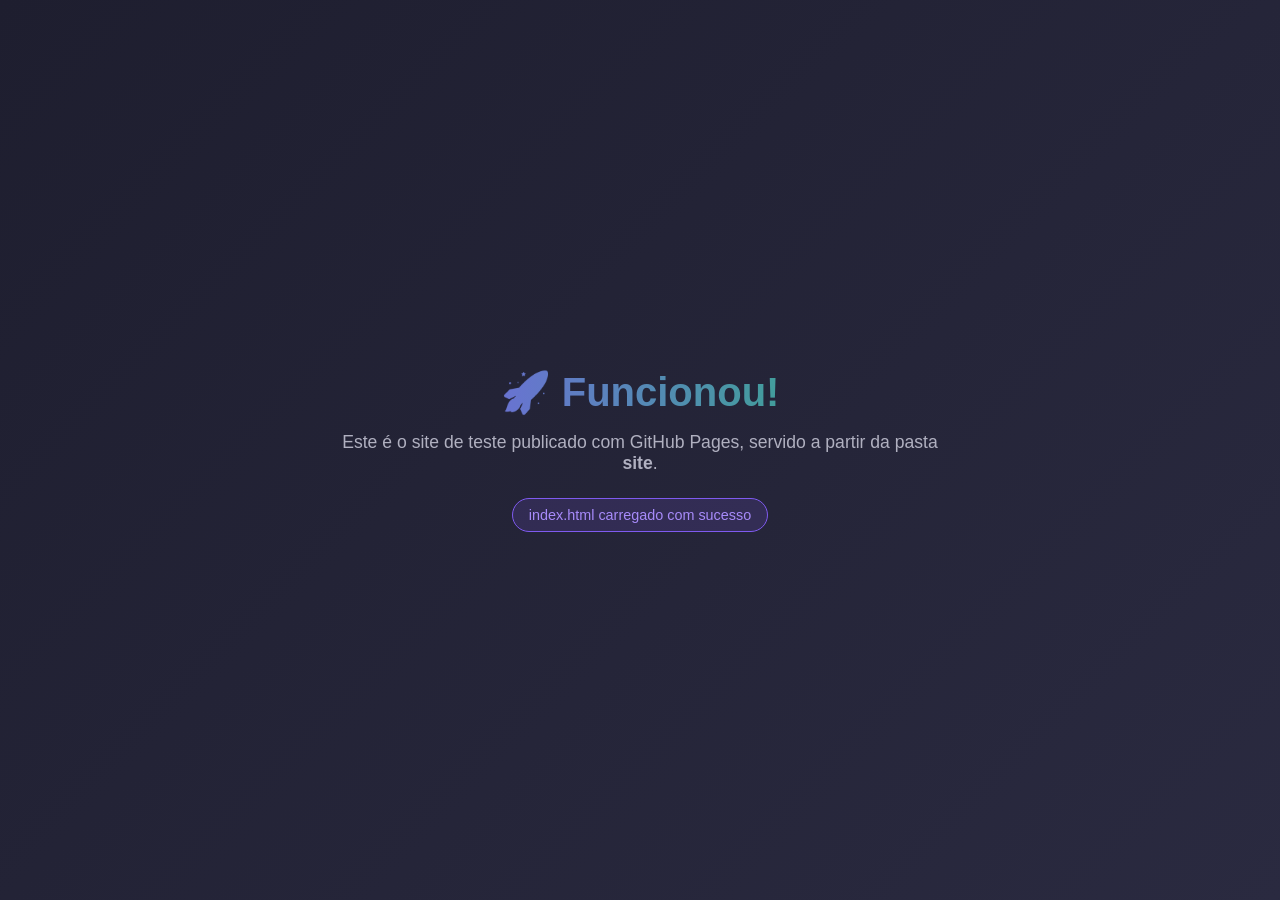
==== docs/index.html @ 3df5c890 "index de teste" ====
<!DOCTYPE html>
<html lang="pt-BR">
<head>
  <meta charset="UTF-8">
  <meta name="viewport" content="width=device-width, initial-scale=1.0">
  <title>Meu Site - Teste</title>
  <style>
    * {
      margin: 0;
      padding: 0;
      box-sizing: border-box;
    }

    body {
      font-family: -apple-system, BlinkMacSystemFont, 'Segoe UI', Roboto, sans-serif;
      background: linear-gradient(135deg, #1e1e2f 0%, #2a2a40 100%);
      color: #f5f5f5;
      min-height: 100vh;
      display: flex;
      align-items: center;
      justify-content: center;
      padding: 20px;
    }

    .container {
      text-align: center;
      max-width: 600px;
    }

    h1 {
      font-size: 2.5rem;
      margin-bottom: 1rem;
      background: linear-gradient(90deg, #7f5af0, #2cb67d);
      -webkit-background-clip: text;
      -webkit-text-fill-color: transparent;
    }

    p {
      font-size: 1.1rem;
      color: #b0b0c0;
      margin-bottom: 1.5rem;
    }

    .badge {
      display: inline-block;
      padding: 8px 16px;
      background: rgba(127, 90, 240, 0.15);
      border: 1px solid #7f5af0;
      border-radius: 20px;
      font-size: 0.9rem;
      color: #a78bfa;
    }
  </style>
</head>
<body>
  <div class="container">
    <h1>🚀 Funcionou!</h1>
    <p>Este é o site de teste publicado com GitHub Pages, servido a partir da pasta <strong>site</strong>.</p>
    <span class="badge">index.html carregado com sucesso</span>
  </div>
</body>
</html>
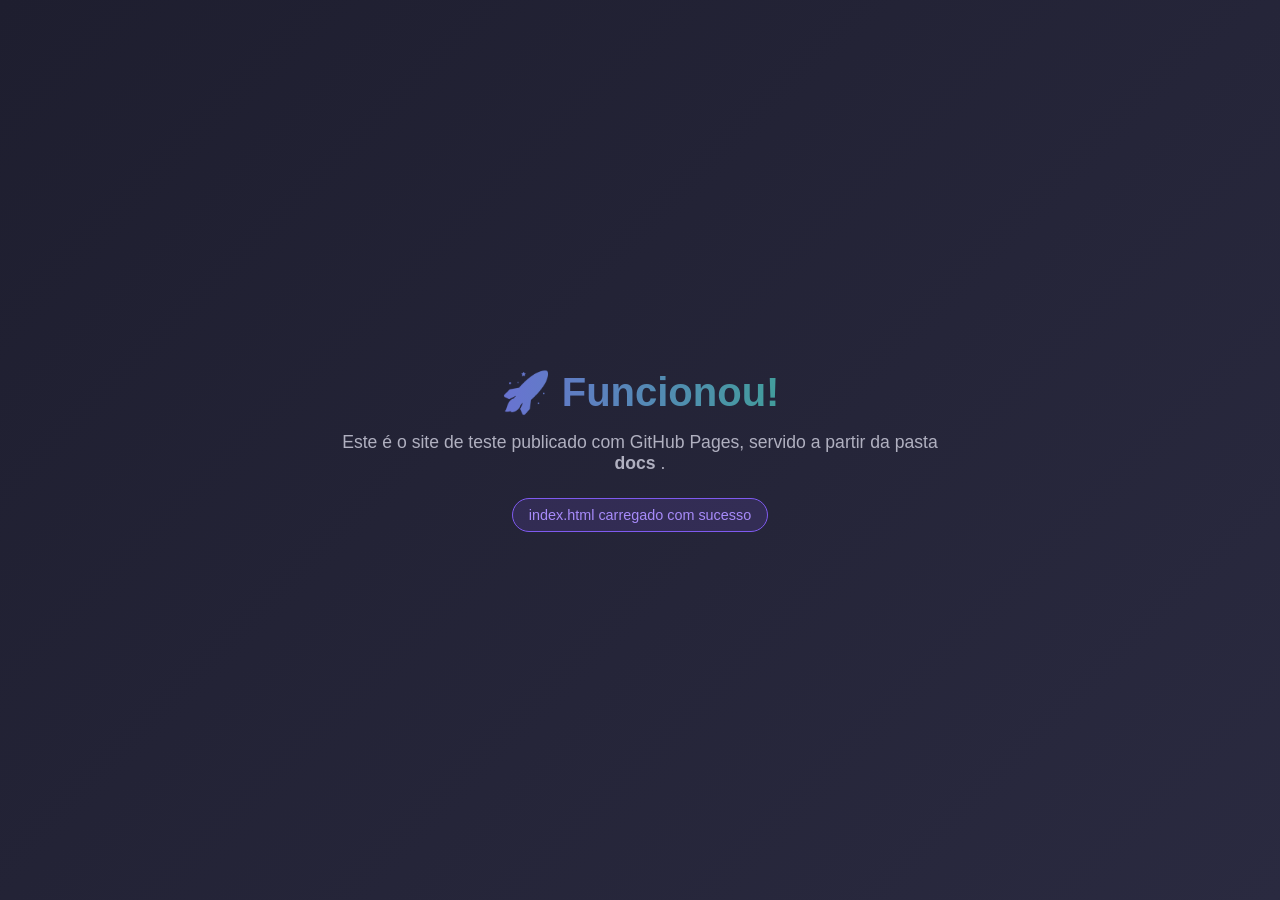
==== commit b558959b: "atualização de pastas" ====
--- a/docs/index.html
+++ b/docs/index.html
@@ -55,7 +55,7 @@
 <body>
   <div class="container">
     <h1>🚀 Funcionou!</h1>
-    <p>Este é o site de teste publicado com GitHub Pages, servido a partir da pasta <strong>site</strong>.</p>
+    <p>Este é o site de teste publicado com GitHub Pages, servido a partir da pasta <strong>docs </strong>.</p>
     <span class="badge">index.html carregado com sucesso</span>
   </div>
 </body>
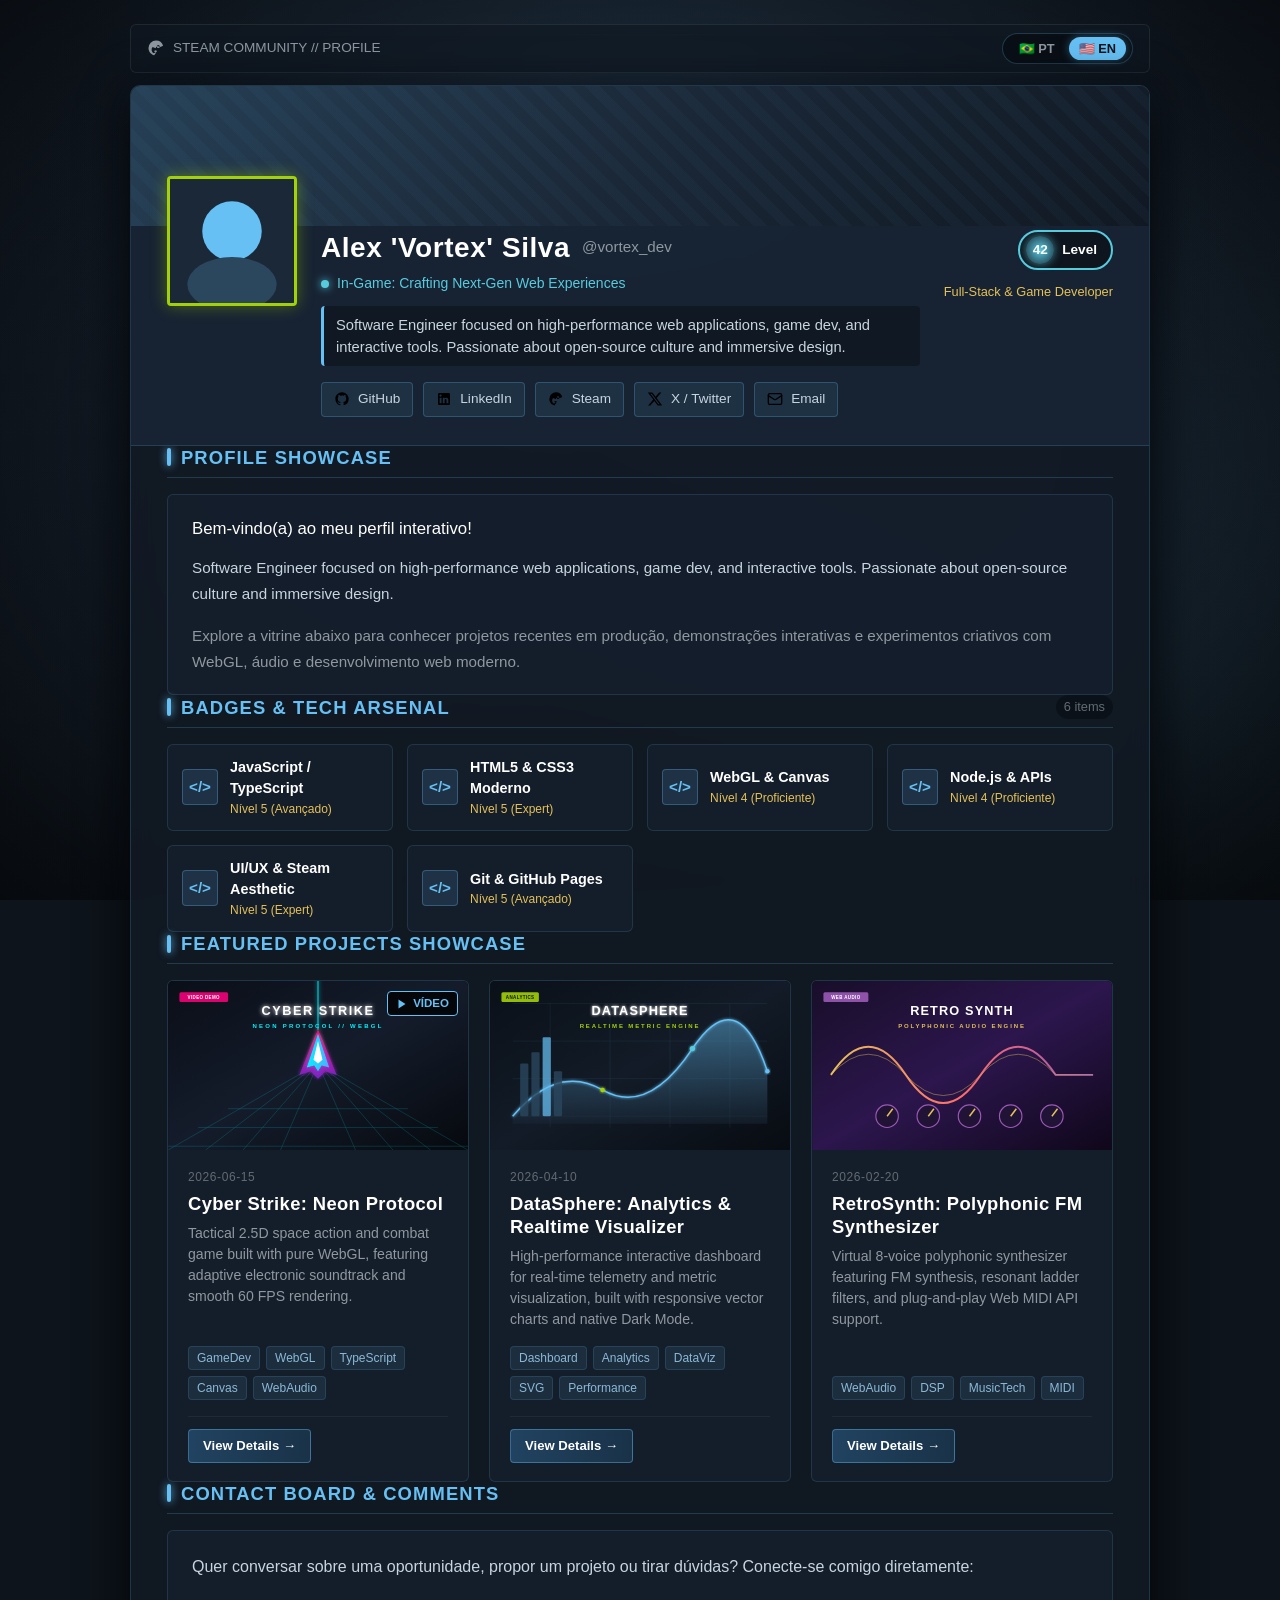
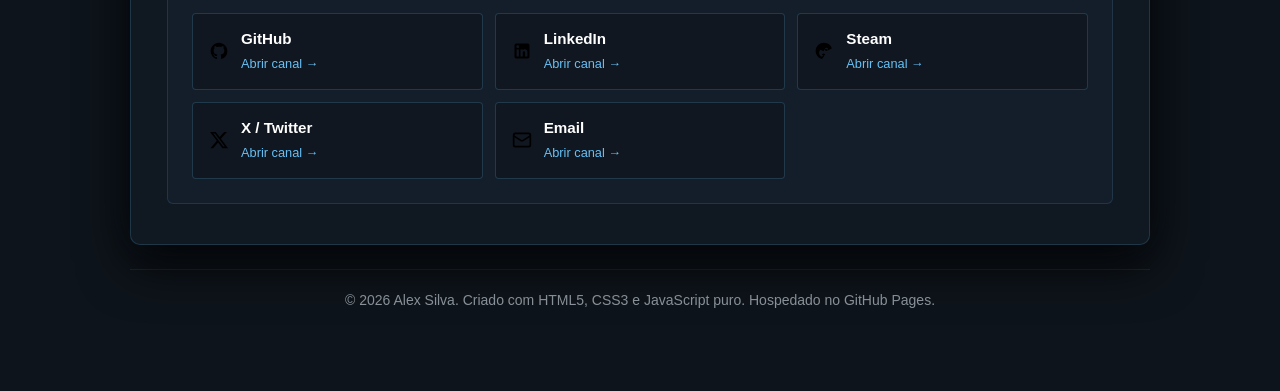
==== commit f1b8c282: "criação do site" ====
--- a/docs/index.html
+++ b/docs/index.html
@@ -1,62 +1,84 @@
 <!DOCTYPE html>
 <html lang="pt-BR">
 <head>
-  <meta charset="UTF-8">
-  <meta name="viewport" content="width=device-width, initial-scale=1.0">
-  <title>Meu Site - Teste</title>
-  <style>
-    * {
-      margin: 0;
-      padding: 0;
-      box-sizing: border-box;
-    }
+  <meta charset="UTF-8" />
+  <meta name="viewport" content="width=device-width, initial-scale=1.0" />
+  <meta http-equiv="X-UA-Compatible" content="IE=edge" />
+  <title>Alex Silva // Steam Profile Portfolio</title>
+  <meta name="description" content="Portfólio interativo pessoal estilo Steam Profile. Desenvolvido em Vanilla HTML5, CSS3 e JavaScript para GitHub Pages." />
+  <meta name="theme-color" content="#101822" />
 
-    body {
-      font-family: -apple-system, BlinkMacSystemFont, 'Segoe UI', Roboto, sans-serif;
-      background: linear-gradient(135deg, #1e1e2f 0%, #2a2a40 100%);
-      color: #f5f5f5;
-      min-height: 100vh;
-      display: flex;
-      align-items: center;
-      justify-content: center;
-      padding: 20px;
-    }
-
-    .container {
-      text-align: center;
-      max-width: 600px;
-    }
-
-    h1 {
-      font-size: 2.5rem;
-      margin-bottom: 1rem;
-      background: linear-gradient(90deg, #7f5af0, #2cb67d);
-      -webkit-background-clip: text;
-      -webkit-text-fill-color: transparent;
-    }
-
-    p {
-      font-size: 1.1rem;
-      color: #b0b0c0;
-      margin-bottom: 1.5rem;
-    }
-
-    .badge {
-      display: inline-block;
-      padding: 8px 16px;
-      background: rgba(127, 90, 240, 0.15);
-      border: 1px solid #7f5af0;
-      border-radius: 20px;
-      font-size: 0.9rem;
-      color: #a78bfa;
-    }
-  </style>
+  <!-- Estilos CSS -->
+  <link rel="stylesheet" href="assets/css/base.css" />
+  <link rel="stylesheet" href="assets/css/themes.css" />
+  <link rel="stylesheet" href="assets/css/layout.css" />
+  <link rel="stylesheet" href="assets/css/components.css" />
 </head>
 <body>
-  <div class="container">
-    <h1>🚀 Funcionou!</h1>
-    <p>Este é o site de teste publicado com GitHub Pages, servido a partir da pasta <strong>docs </strong>.</p>
-    <span class="badge">index.html carregado com sucesso</span>
+
+  <!-- Fundo Atmosférico Steam (Visível nas laterais) -->
+  <div class="steam-backdrop" aria-hidden="true"></div>
+
+  <!-- Estrutura Principal da Página -->
+  <div class="page-wrapper">
+
+    <!-- Barra Utilitária Superior (Seletor de Idioma) -->
+    <header class="steam-top-bar" role="banner">
+      <div style="display: flex; align-items: center; gap: 8px; font-size: 0.85rem; color: var(--color-text-muted);">
+        <svg width="18" height="18" viewBox="0 0 24 24" fill="currentColor"><path d="M12 2a10 10 0 0 0-10 10c0 4.7 3.25 8.64 7.64 9.7l2.84-4.14a2.98 2.98 0 0 1-.48-.06l-3.3 1.37a5.52 5.52 0 0 1-1.2-8.37l4.03 1.68a3 3 0 0 1 5.47-1.18l4.47-1.87A10 10 0 0 0 12 2zm3 6a2 2 0 1 1 0 4 2 2 0 0 1 0-4zm-5.63 7.85l2.42-1a2.98 2.98 0 0 1 1.71 1.7l-2.42 1a2.98 2.98 0 0 1-1.71-1.7z"/></svg>
+        <span>STEAM COMMUNITY // PROFILE</span>
+      </div>
+      <div id="lang-selector-container"></div>
+    </header>
+
+    <!-- Coluna Central com Transparência Configurável -->
+    <main id="steam-profile" class="steam-profile-container" role="main">
+      <div id="steam-profile-modules">
+        <!-- Módulos dinamicamente renderizados a partir do config.js (hero, about, skills, projects, contact) -->
+      </div>
+    </main>
+
+    <!-- Rodapé -->
+    <footer class="steam-footer" role="contentinfo">
+      <p id="footer-copy">&copy; 2026 Alex Silva. Criado com HTML5, CSS3 e JavaScript puro. Hospedado no GitHub Pages.</p>
+    </footer>
+
   </div>
+
+  <!-- Modal de Detalhes do Projeto (Carregamento Sob Demanda de Mídias e Conteúdo) -->
+  <div id="project-modal" class="project-modal-backdrop hidden" role="dialog" aria-modal="true" aria-labelledby="modal-project-title">
+    <div class="project-modal-dialog">
+      <header class="project-modal-header">
+        <h2 id="modal-project-title"></h2>
+        <button id="btn-close-modal" class="btn-modal-close" aria-label="Fechar detalhes do projeto">
+          <svg viewBox="0 0 24 24" fill="none" stroke="currentColor" stroke-width="2" stroke-linecap="round" stroke-linejoin="round">
+            <line x1="18" y1="6" x2="6" y2="18"></line>
+            <line x1="6" y1="6" x2="18" y2="18"></line>
+          </svg>
+        </button>
+      </header>
+      
+      <div class="project-modal-body">
+        <!-- Container de mídia sob demanda: vídeo só é injetado aqui -->
+        <div id="modal-project-media" class="modal-media-container"></div>
+
+        <!-- Tags e Links de Acesso -->
+        <div id="modal-project-tags" class="project-card-tags"></div>
+        <div id="modal-project-links" class="steam-socials-bar"></div>
+
+        <!-- Conteúdo em HTML do projeto no idioma resolvido -->
+        <div id="modal-project-content" class="modal-content-html"></div>
+      </div>
+    </div>
+  </div>
+
+  <!-- Scripts da Aplicação (Sem compilação, sem build step) -->
+  <script src="assets/js/config.js"></script>
+  <script src="assets/js/i18n.js"></script>
+  <script src="assets/js/lazy-media.js"></script>
+  <script src="assets/js/router.js"></script>
+  <script src="assets/js/projects-loader.js"></script>
+  <script src="assets/js/app.js"></script>
+
 </body>
 </html>
--- a/docs/assets/css/base.css
+++ b/docs/assets/css/base.css
@@ -0,0 +1,124 @@
+/* ==========================================================================
+   Base CSS - Reset, Tipografia e Estilos Globais
+   ========================================================================== */
+
+*, *::before, *::after {
+  box-sizing: border-box;
+  margin: 0;
+  padding: 0;
+}
+
+html {
+  font-size: 16px;
+  line-height: 1.5;
+  -webkit-text-size-adjust: 100%;
+  scroll-behavior: smooth;
+  color-scheme: dark;
+}
+
+body {
+  min-height: 100vh;
+  font-family: -apple-system, BlinkMacSystemFont, "Segoe UI", Roboto, Helvetica, Arial, sans-serif;
+  background-color: var(--color-bg-deep, #0b1118);
+  color: var(--color-text-main, #c7d5e0);
+  overflow-x: hidden;
+  position: relative;
+  -webkit-font-smoothing: antialiased;
+  -moz-osx-font-smoothing: grayscale;
+}
+
+/* Tipografia */
+h1, h2, h3, h4, h5, h6 {
+  color: var(--color-text-bright, #ffffff);
+  font-weight: 600;
+  line-height: 1.25;
+  letter-spacing: 0.02em;
+}
+
+p {
+  margin-bottom: 1rem;
+  color: var(--color-text-muted, #8f98a0);
+}
+
+p:last-child {
+  margin-bottom: 0;
+}
+
+a {
+  color: var(--color-accent-blue, #66c0f4);
+  text-decoration: none;
+  transition: color 0.2s ease, text-shadow 0.2s ease;
+}
+
+a:hover, a:focus-visible {
+  color: #ffffff;
+  text-shadow: 0 0 8px rgba(102, 192, 244, 0.6);
+}
+
+img, video, svg {
+  display: block;
+  max-width: 100%;
+  height: auto;
+}
+
+button {
+  font-family: inherit;
+  font-size: inherit;
+  border: none;
+  background: none;
+  cursor: pointer;
+  color: inherit;
+}
+
+ul, ol {
+  list-style: none;
+}
+
+/* Foco acessível */
+:focus-visible {
+  outline: 2px solid var(--color-accent-blue, #66c0f4);
+  outline-offset: 3px;
+}
+
+/* Barra de rolagem estilo Steam */
+::-webkit-scrollbar {
+  width: 10px;
+  height: 10px;
+}
+
+::-webkit-scrollbar-track {
+  background: #0f161f;
+}
+
+::-webkit-scrollbar-thumb {
+  background: #213244;
+  border-radius: 4px;
+  border: 2px solid #0f161f;
+}
+
+::-webkit-scrollbar-thumb:hover {
+  background: #385573;
+}
+
+/* Classes utilitárias */
+.sr-only {
+  position: absolute;
+  width: 1px;
+  height: 1px;
+  padding: 0;
+  margin: -1px;
+  overflow: hidden;
+  clip: rect(0, 0, 0, 0);
+  white-space: nowrap;
+  border: 0;
+}
+
+.hidden {
+  display: none !important;
+}
+
+.text-gradient {
+  background: linear-gradient(90deg, #ffffff 0%, #66c0f4 100%);
+  -webkit-background-clip: text;
+  -webkit-text-fill-color: transparent;
+}
--- a/docs/assets/css/themes.css
+++ b/docs/assets/css/themes.css
@@ -0,0 +1,64 @@
+/* ==========================================================================
+   Themes CSS - Variáveis de Cores, Sombras e Opacidade Configurável
+   ========================================================================== */
+
+:root {
+  /* Controle de opacidade da coluna central (pode ser sobrescrito pelo config.js) */
+  --panel-opacity: 0.88;
+
+  /* Paleta Base - Estilo Steam */
+  --color-bg-deep: #0e141b;
+  --color-bg-ambient-top: #17212e;
+  --color-bg-ambient-bottom: #0b0f14;
+
+  /* Fundo da Coluna Central com Transparência Configurável */
+  --color-panel-base-rgb: 18, 26, 36;
+  --color-panel-bg: rgba(var(--color-panel-base-rgb), var(--panel-opacity, 0.88));
+  --color-panel-header-bg: rgba(26, 38, 54, calc(var(--panel-opacity, 0.88) * 0.95));
+  --color-panel-card-bg: rgba(22, 32, 46, calc(var(--panel-opacity, 0.88) * 0.9));
+  --color-panel-card-hover: rgba(30, 44, 63, calc(var(--panel-opacity, 0.88) * 0.95));
+  --color-panel-inner-box: rgba(14, 20, 29, 0.7);
+
+  /* Acentos Steam */
+  --color-accent-blue: #66c0f4;
+  --color-accent-blue-hover: #80cdff;
+  --color-accent-blue-deep: #1b2838;
+  --color-accent-secondary: #2a475e;
+  
+  /* Status Gamers */
+  --color-status-online: #a4d007;
+  --color-status-ingame: #57cbde;
+  --color-status-offline: #898989;
+  --color-badge-gold: #e5c158;
+  --color-badge-purple: #9b59b6;
+  --color-badge-silver: #a0a7ad;
+
+  /* Tipografia */
+  --color-text-bright: #ffffff;
+  --color-text-main: #c7d5e0;
+  --color-text-muted: #8f98a0;
+  --color-text-dim: #626b73;
+
+  /* Bordas e Divisores */
+  --border-panel: 1px solid rgba(102, 192, 244, 0.18);
+  --border-subtle: 1px solid rgba(255, 255, 255, 0.08);
+  --border-card: 1px solid rgba(42, 71, 94, 0.6);
+  --border-card-hover: 1px solid rgba(102, 192, 244, 0.45);
+  --border-glow: 0 0 12px rgba(102, 192, 244, 0.25);
+
+  /* Sombras e Iluminação */
+  --shadow-profile: 0 20px 50px rgba(0, 0, 0, 0.75), 0 0 40px rgba(14, 20, 29, 0.5);
+  --shadow-card: 0 8px 24px rgba(0, 0, 0, 0.35);
+  --shadow-card-hover: 0 12px 32px rgba(0, 0, 0, 0.5), 0 0 15px rgba(102, 192, 244, 0.2);
+  --shadow-avatar: 0 0 20px rgba(87, 203, 222, 0.4);
+
+  /* Raios e Espaçamentos */
+  --radius-sm: 4px;
+  --radius-md: 6px;
+  --radius-lg: 10px;
+  --radius-pill: 9999px;
+
+  /* Largura Máxima da Coluna Central */
+  --container-max-width: 1020px;
+  --transition-normal: all 0.25s cubic-bezier(0.25, 0.8, 0.25, 1);
+}
--- a/docs/assets/css/layout.css
+++ b/docs/assets/css/layout.css
@@ -0,0 +1,127 @@
+/* ==========================================================================
+   Layout CSS - Fundo Atmosférico e Coluna Central Estilo "Steam Profile"
+   ========================================================================== */
+
+/* Fundo da tela inteira visível nas laterais */
+.steam-backdrop {
+  position: fixed;
+  inset: 0;
+  z-index: -1;
+  background: 
+    radial-gradient(circle at 50% 15%, rgba(42, 71, 94, 0.45) 0%, transparent 60%),
+    radial-gradient(circle at 10% 85%, rgba(27, 40, 56, 0.5) 0%, transparent 50%),
+    radial-gradient(circle at 90% 75%, rgba(102, 192, 244, 0.12) 0%, transparent 45%),
+    linear-gradient(180deg, var(--color-bg-ambient-top) 0%, var(--color-bg-ambient-bottom) 100%);
+  background-attachment: fixed;
+  pointer-events: none;
+}
+
+/* Efeito de granulação/vinheta sutil */
+.steam-backdrop::after {
+  content: "";
+  position: absolute;
+  inset: 0;
+  background: radial-gradient(ellipse at center, transparent 40%, rgba(0, 0, 0, 0.6) 100%);
+}
+
+/* Wrapper externo da página */
+.page-wrapper {
+  position: relative;
+  min-height: 100vh;
+  display: flex;
+  flex-direction: column;
+  padding: 24px 16px 60px 16px;
+}
+
+/* Barra de utilidades do topo (Idioma, status rápido) */
+.steam-top-bar {
+  max-width: var(--container-max-width);
+  width: 100%;
+  margin: 0 auto 12px auto;
+  display: flex;
+  justify-content: space-between;
+  align-items: center;
+  padding: 8px 16px;
+  background: rgba(16, 24, 34, 0.6);
+  border-radius: var(--radius-md);
+  border: var(--border-subtle);
+  backdrop-filter: blur(8px);
+  -webkit-backdrop-filter: blur(8px);
+}
+
+/* Coluna Central Estilo Steam Profile */
+.steam-profile-container {
+  max-width: var(--container-max-width);
+  width: 100%;
+  margin: 0 auto;
+  background-color: var(--color-panel-bg);
+  border: var(--border-panel);
+  border-radius: var(--radius-lg);
+  box-shadow: var(--shadow-profile);
+  backdrop-filter: blur(12px);
+  -webkit-backdrop-filter: blur(12px);
+  position: relative;
+  overflow: hidden;
+  display: flex;
+  flex-direction: column;
+  gap: 32px;
+  padding-bottom: 40px;
+  transition: background-color 0.3s ease;
+}
+
+/* Seções / Módulos empilhados */
+.profile-module {
+  width: 100%;
+  padding: 0 36px;
+}
+
+.profile-module:first-child {
+  padding: 0; /* O header preenche a largura total do topo */
+}
+
+/* Rodapé do perfil */
+.steam-footer {
+  max-width: var(--container-max-width);
+  width: 100%;
+  margin: 24px auto 0 auto;
+  text-align: center;
+  padding: 20px 16px;
+  color: var(--color-text-dim);
+  font-size: 0.875rem;
+  border-top: var(--border-subtle);
+}
+
+/* ==========================================================================
+   Responsividade
+   ========================================================================== */
+@media (max-width: 980px) {
+  .page-wrapper {
+    padding: 12px 8px 40px 8px;
+  }
+
+  .steam-top-bar {
+    margin-bottom: 8px;
+    padding: 6px 12px;
+  }
+
+  .steam-profile-container {
+    max-width: 100%;
+    border-radius: var(--radius-md);
+    gap: 24px;
+    padding-bottom: 28px;
+  }
+
+  .profile-module {
+    padding: 0 18px;
+  }
+}
+
+@media (max-width: 600px) {
+  .page-wrapper {
+    padding: 6px 4px 30px 4px;
+  }
+
+  .profile-module {
+    padding: 0 12px;
+  }
+}
--- a/docs/assets/css/components.css
+++ b/docs/assets/css/components.css
@@ -0,0 +1,714 @@
+/* ==========================================================================
+   Components CSS - Componentes Visuais do Perfil Steam
+   ========================================================================== */
+
+/* ==========================================================================
+   1. Cabeçalho do Perfil (Steam Header)
+   ========================================================================== */
+.steam-header-wrap {
+  position: relative;
+  width: 100%;
+  background: var(--color-panel-header-bg);
+  border-bottom: var(--border-panel);
+}
+
+.steam-header-banner {
+  height: 140px;
+  width: 100%;
+  background: linear-gradient(135deg, rgba(42, 71, 94, 0.8) 0%, rgba(27, 40, 56, 0.95) 50%, rgba(16, 24, 34, 0.95) 100%);
+  position: relative;
+  overflow: hidden;
+}
+
+.steam-header-banner::after {
+  content: "";
+  position: absolute;
+  inset: 0;
+  background: repeating-linear-gradient(
+    45deg,
+    rgba(102, 192, 244, 0.03) 0,
+    rgba(102, 192, 244, 0.03) 10px,
+    transparent 10px,
+    transparent 20px
+  );
+}
+
+.steam-header-content {
+  display: flex;
+  flex-wrap: wrap;
+  align-items: flex-start;
+  gap: 24px;
+  padding: 0 36px 28px 36px;
+  margin-top: -50px;
+  position: relative;
+  z-index: 2;
+}
+
+/* Avatar com Moldura Steam */
+.steam-avatar-box {
+  position: relative;
+  flex-shrink: 0;
+}
+
+.steam-avatar-img {
+  width: 130px;
+  height: 130px;
+  border-radius: var(--radius-sm);
+  border: 3px solid var(--color-status-ingame);
+  box-shadow: var(--shadow-avatar);
+  object-fit: cover;
+  background-color: #101822;
+}
+
+.steam-avatar-box.is-online .steam-avatar-img {
+  border-color: var(--color-status-online);
+  box-shadow: 0 0 16px rgba(164, 208, 7, 0.4);
+}
+
+/* Informações do Usuário */
+.steam-user-meta {
+  flex: 1 1 300px;
+  display: flex;
+  flex-direction: column;
+  gap: 8px;
+  padding-top: 54px;
+}
+
+.steam-user-title-row {
+  display: flex;
+  align-items: center;
+  gap: 12px;
+  flex-wrap: wrap;
+}
+
+.steam-username {
+  font-size: 1.75rem;
+  font-weight: 700;
+  color: var(--color-text-bright);
+}
+
+.steam-user-handle {
+  font-size: 0.95rem;
+  color: var(--color-text-muted);
+}
+
+.steam-status-row {
+  display: flex;
+  align-items: center;
+  gap: 8px;
+  font-size: 0.875rem;
+  font-weight: 500;
+  color: var(--color-status-ingame);
+}
+
+.steam-status-dot {
+  width: 8px;
+  height: 8px;
+  border-radius: 50%;
+  background-color: currentColor;
+  box-shadow: 0 0 8px currentColor;
+  display: inline-block;
+  animation: pulse-dot 2.5s infinite;
+}
+
+@keyframes pulse-dot {
+  0%, 100% { opacity: 1; transform: scale(1); }
+  50% { opacity: 0.6; transform: scale(0.85); }
+}
+
+.steam-user-quote {
+  font-size: 0.92rem;
+  color: var(--color-text-main);
+  background: var(--color-panel-inner-box);
+  padding: 8px 12px;
+  border-radius: var(--radius-sm);
+  border-left: 3px solid var(--color-accent-blue);
+  margin-top: 4px;
+}
+
+/* Nível e Badges da Direita */
+.steam-user-level-col {
+  flex: 0 0 auto;
+  display: flex;
+  flex-direction: column;
+  align-items: flex-end;
+  gap: 12px;
+  padding-top: 54px;
+}
+
+.steam-level-badge {
+  display: inline-flex;
+  align-items: center;
+  gap: 8px;
+  background: rgba(0, 0, 0, 0.4);
+  border: 2px solid var(--color-status-ingame);
+  border-radius: var(--radius-pill);
+  padding: 4px 14px 4px 6px;
+  color: var(--color-text-bright);
+  font-size: 0.85rem;
+  font-weight: 600;
+}
+
+.steam-level-circle {
+  width: 28px;
+  height: 28px;
+  border-radius: 50%;
+  background: radial-gradient(circle, #57cbde 0%, #1b2838 100%);
+  display: flex;
+  align-items: center;
+  justify-content: center;
+  font-weight: 700;
+  color: #ffffff;
+  font-size: 0.85rem;
+  box-shadow: 0 0 8px rgba(87, 203, 222, 0.6);
+}
+
+/* Barra de Redes Sociais */
+.steam-socials-bar {
+  display: flex;
+  flex-wrap: wrap;
+  align-items: center;
+  gap: 10px;
+  margin-top: 8px;
+}
+
+.social-btn {
+  display: inline-flex;
+  align-items: center;
+  gap: 8px;
+  padding: 6px 12px;
+  background: rgba(42, 71, 94, 0.4);
+  border: 1px solid rgba(102, 192, 244, 0.25);
+  border-radius: var(--radius-sm);
+  color: var(--color-text-main);
+  font-size: 0.85rem;
+  font-weight: 500;
+  transition: var(--transition-normal);
+}
+
+.social-btn svg {
+  width: 16px;
+  height: 16px;
+  fill: currentColor;
+}
+
+.social-btn:hover {
+  background: rgba(102, 192, 244, 0.25);
+  border-color: var(--color-accent-blue);
+  color: #ffffff;
+  transform: translateY(-1px);
+  box-shadow: 0 4px 12px rgba(0, 0, 0, 0.3);
+}
+
+/* ==========================================================================
+   2. Título de Seções / Módulos
+   ========================================================================== */
+.module-header {
+  display: flex;
+  align-items: center;
+  justify-content: space-between;
+  margin-bottom: 16px;
+  padding-bottom: 8px;
+  border-bottom: 1px solid rgba(102, 192, 244, 0.2);
+}
+
+.module-title {
+  display: flex;
+  align-items: center;
+  gap: 10px;
+  font-size: 1.15rem;
+  text-transform: uppercase;
+  letter-spacing: 0.06em;
+  color: var(--color-accent-blue);
+}
+
+.module-title::before {
+  content: "";
+  display: inline-block;
+  width: 4px;
+  height: 18px;
+  background-color: var(--color-accent-blue);
+  border-radius: 2px;
+  box-shadow: 0 0 8px var(--color-accent-blue);
+}
+
+.module-badge-counter {
+  font-size: 0.8rem;
+  color: var(--color-text-dim);
+  background: rgba(0, 0, 0, 0.3);
+  padding: 2px 8px;
+  border-radius: var(--radius-pill);
+}
+
+/* Caixa "Showcase" / Info Box */
+.steam-showcase-box {
+  background: var(--color-panel-card-bg);
+  border: var(--border-card);
+  border-radius: var(--radius-md);
+  padding: 20px 24px;
+  line-height: 1.7;
+}
+
+.steam-showcase-box p {
+  color: var(--color-text-main);
+  font-size: 0.95rem;
+}
+
+/* ==========================================================================
+   3. Vitrine de Projetos (Feed)
+   ========================================================================== */
+.projects-feed {
+  display: grid;
+  grid-template-columns: repeat(auto-fill, minmax(290px, 1fr));
+  gap: 20px;
+}
+
+.project-card {
+  background: var(--color-panel-card-bg);
+  border: var(--border-card);
+  border-radius: var(--radius-md);
+  overflow: hidden;
+  display: flex;
+  flex-direction: column;
+  transition: var(--transition-normal);
+  cursor: pointer;
+  position: relative;
+}
+
+.project-card:hover {
+  background: var(--color-panel-card-hover);
+  border-color: var(--color-accent-blue);
+  box-shadow: var(--shadow-card-hover);
+  transform: translateY(-3px);
+}
+
+.project-card-media {
+  width: 100%;
+  aspect-ratio: 16 / 9;
+  background-color: #0b1118;
+  position: relative;
+  overflow: hidden;
+}
+
+.project-card-cover {
+  width: 100%;
+  height: 100%;
+  object-fit: cover;
+  transition: transform 0.4s ease;
+}
+
+.project-card:hover .project-card-cover {
+  transform: scale(1.04);
+}
+
+.project-card-badge {
+  position: absolute;
+  top: 10px;
+  right: 10px;
+  background: rgba(0, 0, 0, 0.75);
+  backdrop-filter: blur(4px);
+  border: 1px solid var(--color-accent-blue);
+  color: var(--color-accent-blue);
+  font-size: 0.72rem;
+  font-weight: 600;
+  text-transform: uppercase;
+  padding: 3px 8px;
+  border-radius: var(--radius-sm);
+  display: flex;
+  align-items: center;
+  gap: 5px;
+}
+
+.project-card-badge svg {
+  width: 12px;
+  height: 12px;
+}
+
+.project-card-body {
+  padding: 18px 20px;
+  display: flex;
+  flex-direction: column;
+  flex: 1;
+}
+
+.project-card-date {
+  font-size: 0.75rem;
+  color: var(--color-text-dim);
+  text-transform: uppercase;
+  letter-spacing: 0.05em;
+  margin-bottom: 6px;
+}
+
+.project-card-title {
+  font-size: 1.15rem;
+  font-weight: 600;
+  color: var(--color-text-bright);
+  margin-bottom: 8px;
+  transition: color 0.2s ease;
+}
+
+.project-card:hover .project-card-title {
+  color: var(--color-accent-blue);
+}
+
+.project-card-summary {
+  font-size: 0.88rem;
+  color: var(--color-text-muted);
+  line-height: 1.5;
+  margin-bottom: 16px;
+  flex: 1;
+}
+
+.project-card-tags {
+  display: flex;
+  flex-wrap: wrap;
+  gap: 6px;
+  margin-bottom: 16px;
+}
+
+.project-tag {
+  font-size: 0.75rem;
+  padding: 2px 8px;
+  border-radius: var(--radius-sm);
+  background: rgba(42, 71, 94, 0.4);
+  color: #8bb9d6;
+  border: 1px solid rgba(102, 192, 244, 0.15);
+}
+
+.project-card-footer {
+  display: flex;
+  align-items: center;
+  justify-content: space-between;
+  padding-top: 12px;
+  border-top: 1px solid rgba(255, 255, 255, 0.05);
+}
+
+.btn-steam-view {
+  display: inline-flex;
+  align-items: center;
+  gap: 6px;
+  font-size: 0.82rem;
+  font-weight: 600;
+  color: #ffffff;
+  background: linear-gradient(90deg, #214361 0%, #193248 100%);
+  border: 1px solid rgba(102, 192, 244, 0.4);
+  border-radius: var(--radius-sm);
+  padding: 6px 14px;
+  transition: var(--transition-normal);
+}
+
+.project-card:hover .btn-steam-view {
+  background: linear-gradient(90deg, #2d5a83 0%, #20415d 100%);
+  border-color: var(--color-accent-blue);
+  box-shadow: 0 0 10px rgba(102, 192, 244, 0.3);
+}
+
+/* ==========================================================================
+   4. Habilidades / Badges (Steam Inventory / Badges Style)
+   ========================================================================== */
+.skills-grid {
+  display: grid;
+  grid-template-columns: repeat(auto-fill, minmax(200px, 1fr));
+  gap: 14px;
+}
+
+.skill-badge-item {
+  background: var(--color-panel-card-bg);
+  border: var(--border-card);
+  border-radius: var(--radius-md);
+  padding: 12px 14px;
+  display: flex;
+  align-items: center;
+  gap: 12px;
+  transition: var(--transition-normal);
+}
+
+.skill-badge-item:hover {
+  background: var(--color-panel-card-hover);
+  border-color: var(--color-accent-blue);
+  transform: translateY(-2px);
+}
+
+.skill-badge-icon {
+  width: 36px;
+  height: 36px;
+  border-radius: var(--radius-sm);
+  background: rgba(42, 71, 94, 0.5);
+  border: 1px solid rgba(102, 192, 244, 0.3);
+  display: flex;
+  align-items: center;
+  justify-content: center;
+  color: var(--color-accent-blue);
+  font-weight: 700;
+  font-size: 0.95rem;
+  flex-shrink: 0;
+}
+
+.skill-badge-info {
+  display: flex;
+  flex-direction: column;
+}
+
+.skill-badge-name {
+  font-size: 0.9rem;
+  font-weight: 600;
+  color: var(--color-text-bright);
+}
+
+.skill-badge-level {
+  font-size: 0.75rem;
+  color: var(--color-badge-gold);
+}
+
+/* ==========================================================================
+   5. Contato / Comentários (Steam Guestbook Style)
+   ========================================================================== */
+.contact-comment-box {
+  background: var(--color-panel-card-bg);
+  border: var(--border-card);
+  border-radius: var(--radius-md);
+  padding: 24px;
+  display: flex;
+  flex-direction: column;
+  gap: 18px;
+}
+
+.contact-direct-grid {
+  display: grid;
+  grid-template-columns: repeat(auto-fit, minmax(220px, 1fr));
+  gap: 12px;
+}
+
+.contact-card-link {
+  display: flex;
+  align-items: center;
+  gap: 12px;
+  padding: 14px 16px;
+  background: rgba(14, 20, 29, 0.6);
+  border: 1px solid rgba(102, 192, 244, 0.2);
+  border-radius: var(--radius-sm);
+  color: var(--color-text-bright);
+  transition: var(--transition-normal);
+}
+
+.contact-card-link:hover {
+  background: rgba(42, 71, 94, 0.4);
+  border-color: var(--color-accent-blue);
+  transform: translateY(-2px);
+}
+
+.contact-card-link svg {
+  width: 20px;
+  height: 20px;
+  color: var(--color-accent-blue);
+}
+
+/* ==========================================================================
+   6. Seletor de Idioma (i18n Switcher)
+   ========================================================================== */
+.lang-selector {
+  display: inline-flex;
+  align-items: center;
+  gap: 4px;
+  background: rgba(0, 0, 0, 0.35);
+  border: 1px solid rgba(102, 192, 244, 0.25);
+  border-radius: var(--radius-pill);
+  padding: 3px 6px;
+}
+
+.lang-btn {
+  padding: 4px 10px;
+  font-size: 0.8rem;
+  font-weight: 600;
+  border-radius: var(--radius-pill);
+  color: var(--color-text-muted);
+  transition: var(--transition-normal);
+}
+
+.lang-btn:hover {
+  color: #ffffff;
+}
+
+.lang-btn.active {
+  background: var(--color-accent-blue);
+  color: #0b1118;
+  font-weight: 700;
+  box-shadow: 0 0 10px rgba(102, 192, 244, 0.4);
+}
+
+/* ==========================================================================
+   7. Modal / Página Detalhe do Projeto (Carregamento Sob Demanda)
+   ========================================================================== */
+.project-modal-backdrop {
+  position: fixed;
+  inset: 0;
+  background-color: rgba(6, 10, 15, 0.88);
+  backdrop-filter: blur(10px);
+  -webkit-backdrop-filter: blur(10px);
+  z-index: 999;
+  display: flex;
+  align-items: center;
+  justify-content: center;
+  padding: 24px 16px;
+  overflow-y: auto;
+  opacity: 0;
+  pointer-events: none;
+  transition: opacity 0.25s ease;
+}
+
+.project-modal-backdrop.is-open {
+  opacity: 1;
+  pointer-events: auto;
+}
+
+.project-modal-dialog {
+  width: 100%;
+  max-width: 900px;
+  max-height: 90vh;
+  background-color: var(--color-panel-header-bg);
+  border: 1px solid var(--color-accent-blue);
+  box-shadow: 0 24px 60px rgba(0, 0, 0, 0.9), 0 0 30px rgba(102, 192, 244, 0.2);
+  border-radius: var(--radius-lg);
+  overflow-y: auto;
+  display: flex;
+  flex-direction: column;
+  position: relative;
+  transform: translateY(20px);
+  transition: transform 0.25s ease;
+}
+
+.project-modal-backdrop.is-open .project-modal-dialog {
+  transform: translateY(0);
+}
+
+.project-modal-header {
+  display: flex;
+  align-items: center;
+  justify-content: space-between;
+  padding: 16px 24px;
+  background: rgba(14, 20, 29, 0.85);
+  border-bottom: 1px solid rgba(102, 192, 244, 0.2);
+  position: sticky;
+  top: 0;
+  z-index: 10;
+}
+
+.btn-modal-close {
+  display: inline-flex;
+  align-items: center;
+  justify-content: center;
+  width: 34px;
+  height: 34px;
+  border-radius: var(--radius-sm);
+  background: rgba(42, 71, 94, 0.4);
+  color: var(--color-text-main);
+  border: 1px solid rgba(102, 192, 244, 0.2);
+  transition: var(--transition-normal);
+}
+
+.btn-modal-close:hover {
+  background: rgba(220, 53, 69, 0.8);
+  border-color: #ff6b6b;
+  color: #ffffff;
+}
+
+.btn-modal-close svg {
+  width: 18px;
+  height: 18px;
+}
+
+.project-modal-body {
+  padding: 24px;
+  display: flex;
+  flex-direction: column;
+  gap: 24px;
+}
+
+/* Área de Mídia Dinâmica (Vídeo injetado apenas aqui!) */
+.modal-media-container {
+  width: 100%;
+  border-radius: var(--radius-md);
+  overflow: hidden;
+  background: #000000;
+  border: var(--border-card);
+  box-shadow: 0 10px 30px rgba(0, 0, 0, 0.6);
+  min-height: 240px;
+  display: flex;
+  align-items: center;
+  justify-content: center;
+}
+
+.modal-media-container video {
+  width: 100%;
+  max-height: 480px;
+  background: #000000;
+}
+
+.modal-media-container img {
+  width: 100%;
+  max-height: 480px;
+  object-fit: contain;
+  background: #000000;
+}
+
+.modal-content-html {
+  font-size: 0.98rem;
+  line-height: 1.7;
+  color: var(--color-text-main);
+}
+
+.modal-content-html h2, .modal-content-html h3 {
+  color: var(--color-accent-blue);
+  margin-top: 20px;
+  margin-bottom: 10px;
+}
+
+.modal-content-html ul {
+  list-style: disc;
+  margin-left: 24px;
+  margin-bottom: 16px;
+}
+
+.modal-content-html li {
+  margin-bottom: 6px;
+}
+
+.modal-content-html code {
+  background: rgba(0, 0, 0, 0.4);
+  padding: 2px 6px;
+  border-radius: 4px;
+  color: #e5c158;
+  font-family: monospace;
+}
+
+/* Responsividade de Componentes */
+@media (max-width: 768px) {
+  .steam-header-content {
+    flex-direction: column;
+    align-items: center;
+    text-align: center;
+    padding: 0 16px 20px 16px;
+  }
+
+  .steam-user-meta {
+    padding-top: 10px;
+    align-items: center;
+  }
+
+  .steam-user-title-row {
+    justify-content: center;
+  }
+
+  .steam-user-level-col {
+    padding-top: 0;
+    align-items: center;
+  }
+
+  .steam-socials-bar {
+    justify-content: center;
+  }
+
+  .project-modal-body {
+    padding: 16px;
+  }
+}
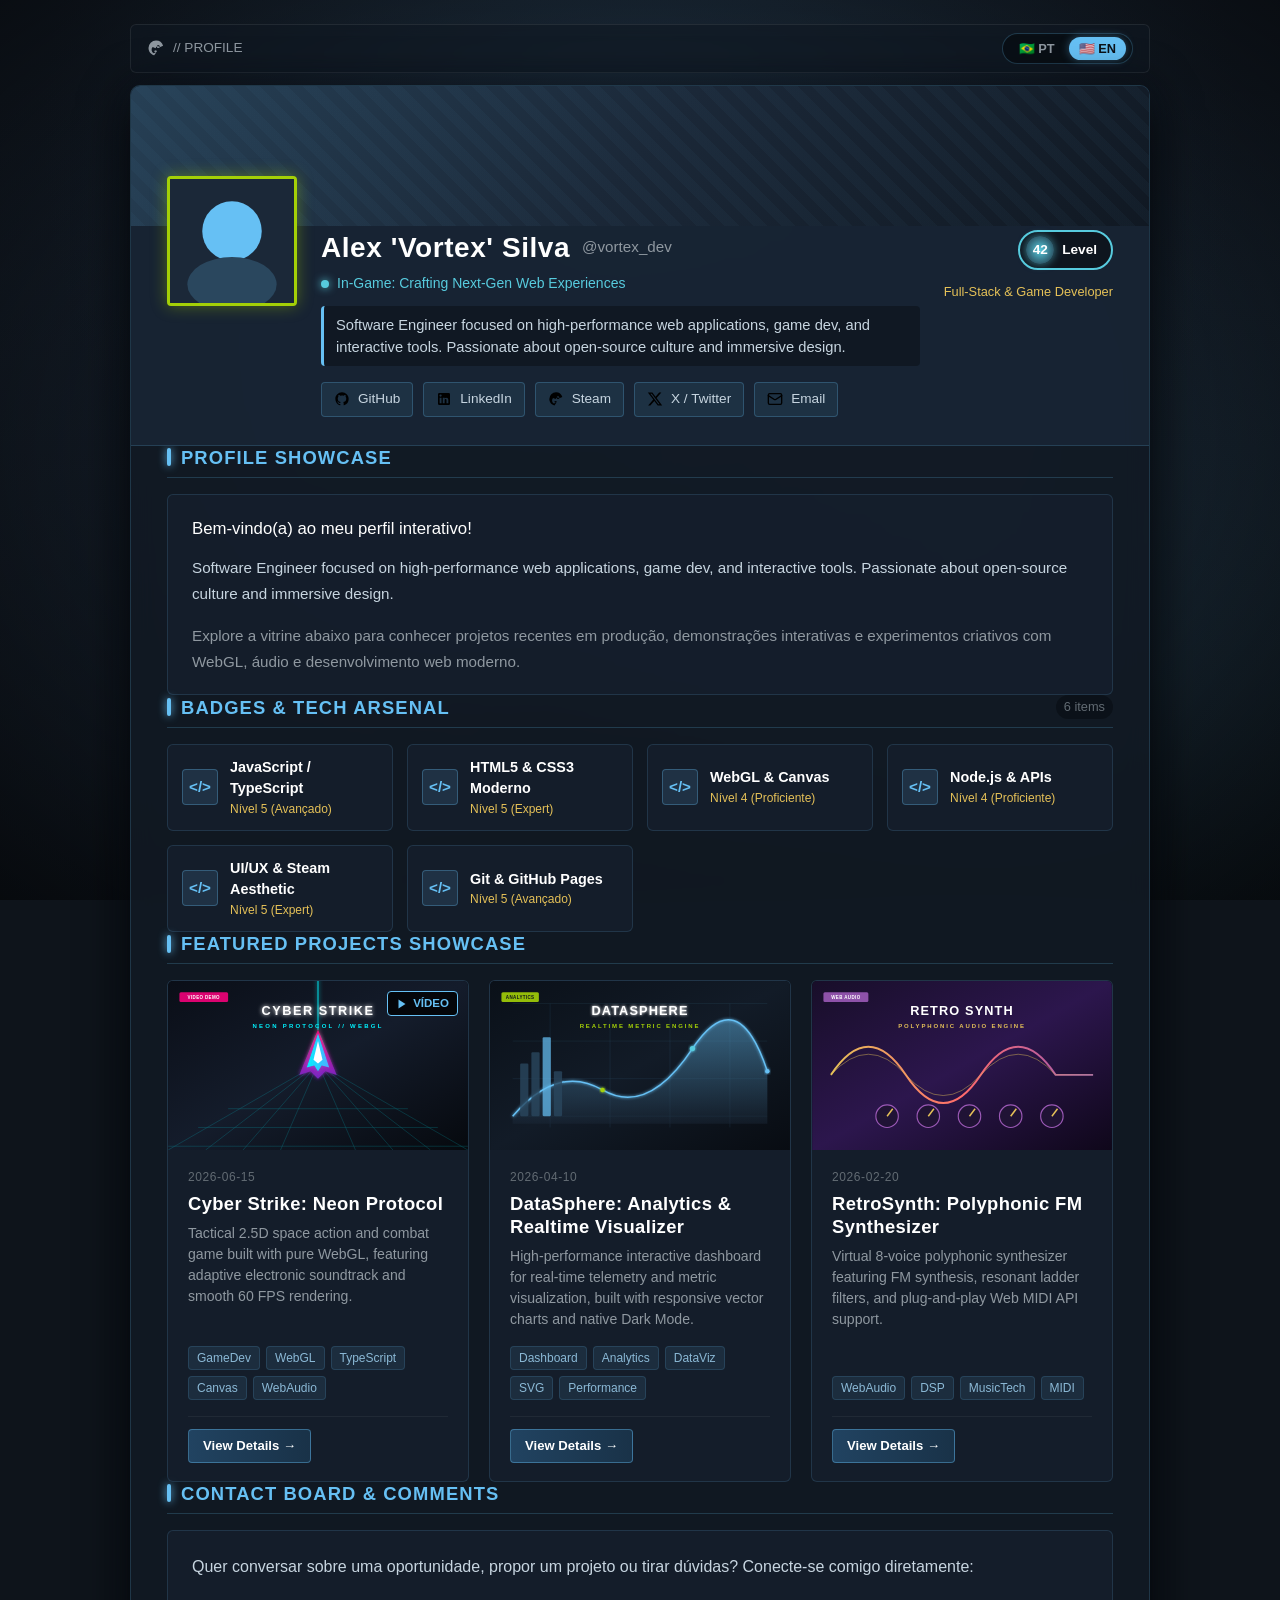
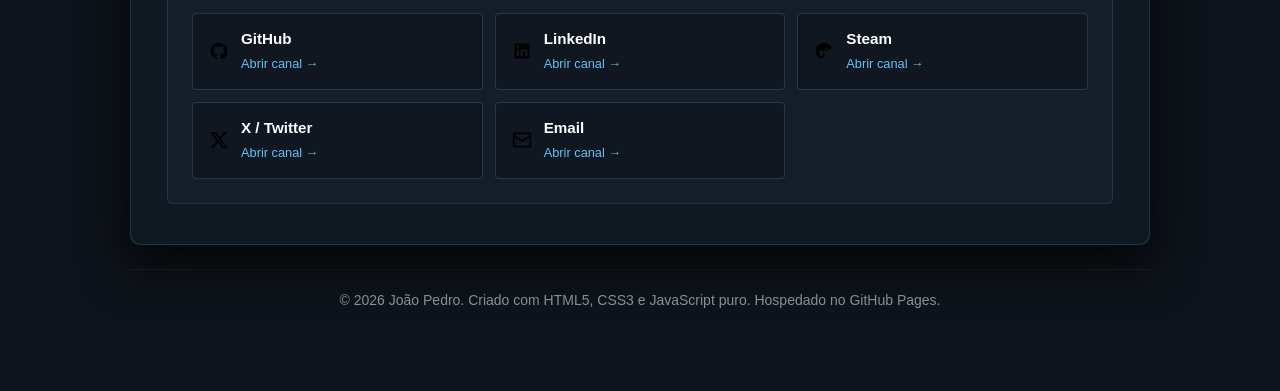
==== commit 393a9c64: "index updt" ====
--- a/docs/index.html
+++ b/docs/index.html
@@ -4,8 +4,8 @@
   <meta charset="UTF-8" />
   <meta name="viewport" content="width=device-width, initial-scale=1.0" />
   <meta http-equiv="X-UA-Compatible" content="IE=edge" />
-  <title>Alex Silva // Steam Profile Portfolio</title>
-  <meta name="description" content="Portfólio interativo pessoal estilo Steam Profile. Desenvolvido em Vanilla HTML5, CSS3 e JavaScript para GitHub Pages." />
+  <title>João O Mago O Mago</title>
+  <meta name="description" content="Portfólio interativo pessoal. Desenvolvido em Vanilla HTML5, CSS3 e JavaScript para GitHub Pages." />
   <meta name="theme-color" content="#101822" />
 
   <!-- Estilos CSS -->
@@ -26,7 +26,7 @@
     <header class="steam-top-bar" role="banner">
       <div style="display: flex; align-items: center; gap: 8px; font-size: 0.85rem; color: var(--color-text-muted);">
         <svg width="18" height="18" viewBox="0 0 24 24" fill="currentColor"><path d="M12 2a10 10 0 0 0-10 10c0 4.7 3.25 8.64 7.64 9.7l2.84-4.14a2.98 2.98 0 0 1-.48-.06l-3.3 1.37a5.52 5.52 0 0 1-1.2-8.37l4.03 1.68a3 3 0 0 1 5.47-1.18l4.47-1.87A10 10 0 0 0 12 2zm3 6a2 2 0 1 1 0 4 2 2 0 0 1 0-4zm-5.63 7.85l2.42-1a2.98 2.98 0 0 1 1.71 1.7l-2.42 1a2.98 2.98 0 0 1-1.71-1.7z"/></svg>
-        <span>STEAM COMMUNITY // PROFILE</span>
+        <span> // PROFILE</span>
       </div>
       <div id="lang-selector-container"></div>
     </header>
@@ -40,7 +40,7 @@
 
     <!-- Rodapé -->
     <footer class="steam-footer" role="contentinfo">
-      <p id="footer-copy">&copy; 2026 Alex Silva. Criado com HTML5, CSS3 e JavaScript puro. Hospedado no GitHub Pages.</p>
+      <p id="footer-copy">&copy; 2026 João Pedro. Criado com HTML5, CSS3 e JavaScript puro. Hospedado no GitHub Pages.</p>
     </footer>
 
   </div>
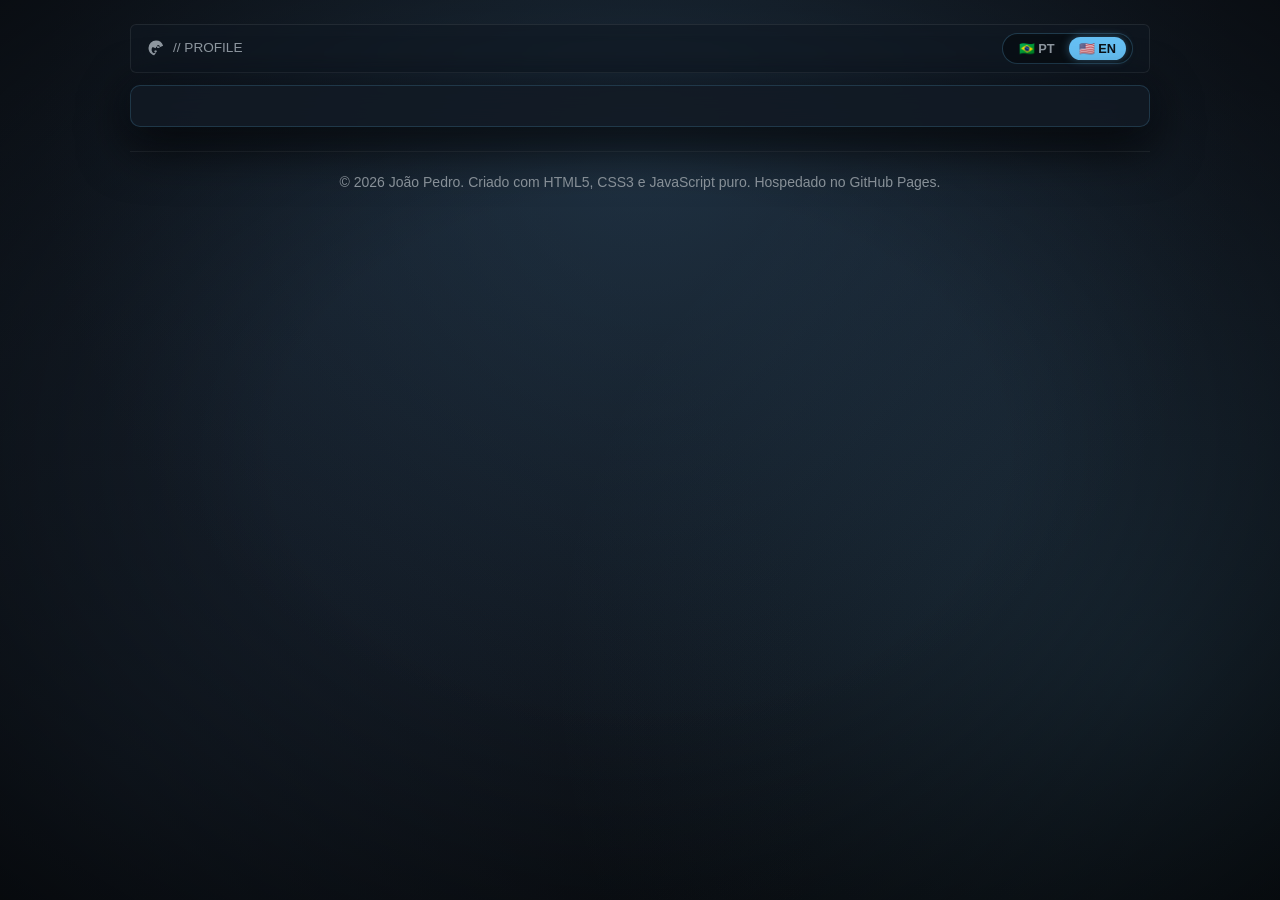
==== commit 606372fd: "adição do icone" ====
--- a/docs/index.html
+++ b/docs/index.html
@@ -7,6 +7,7 @@
   <title>João O Mago O Mago</title>
   <meta name="description" content="Portfólio interativo pessoal. Desenvolvido em Vanilla HTML5, CSS3 e JavaScript para GitHub Pages." />
   <meta name="theme-color" content="#101822" />
+  <link rel="icon" type="image/x-icon" href="assets/icons/favicon.ico">
 
   <!-- Estilos CSS -->
   <link rel="stylesheet" href="assets/css/base.css" />
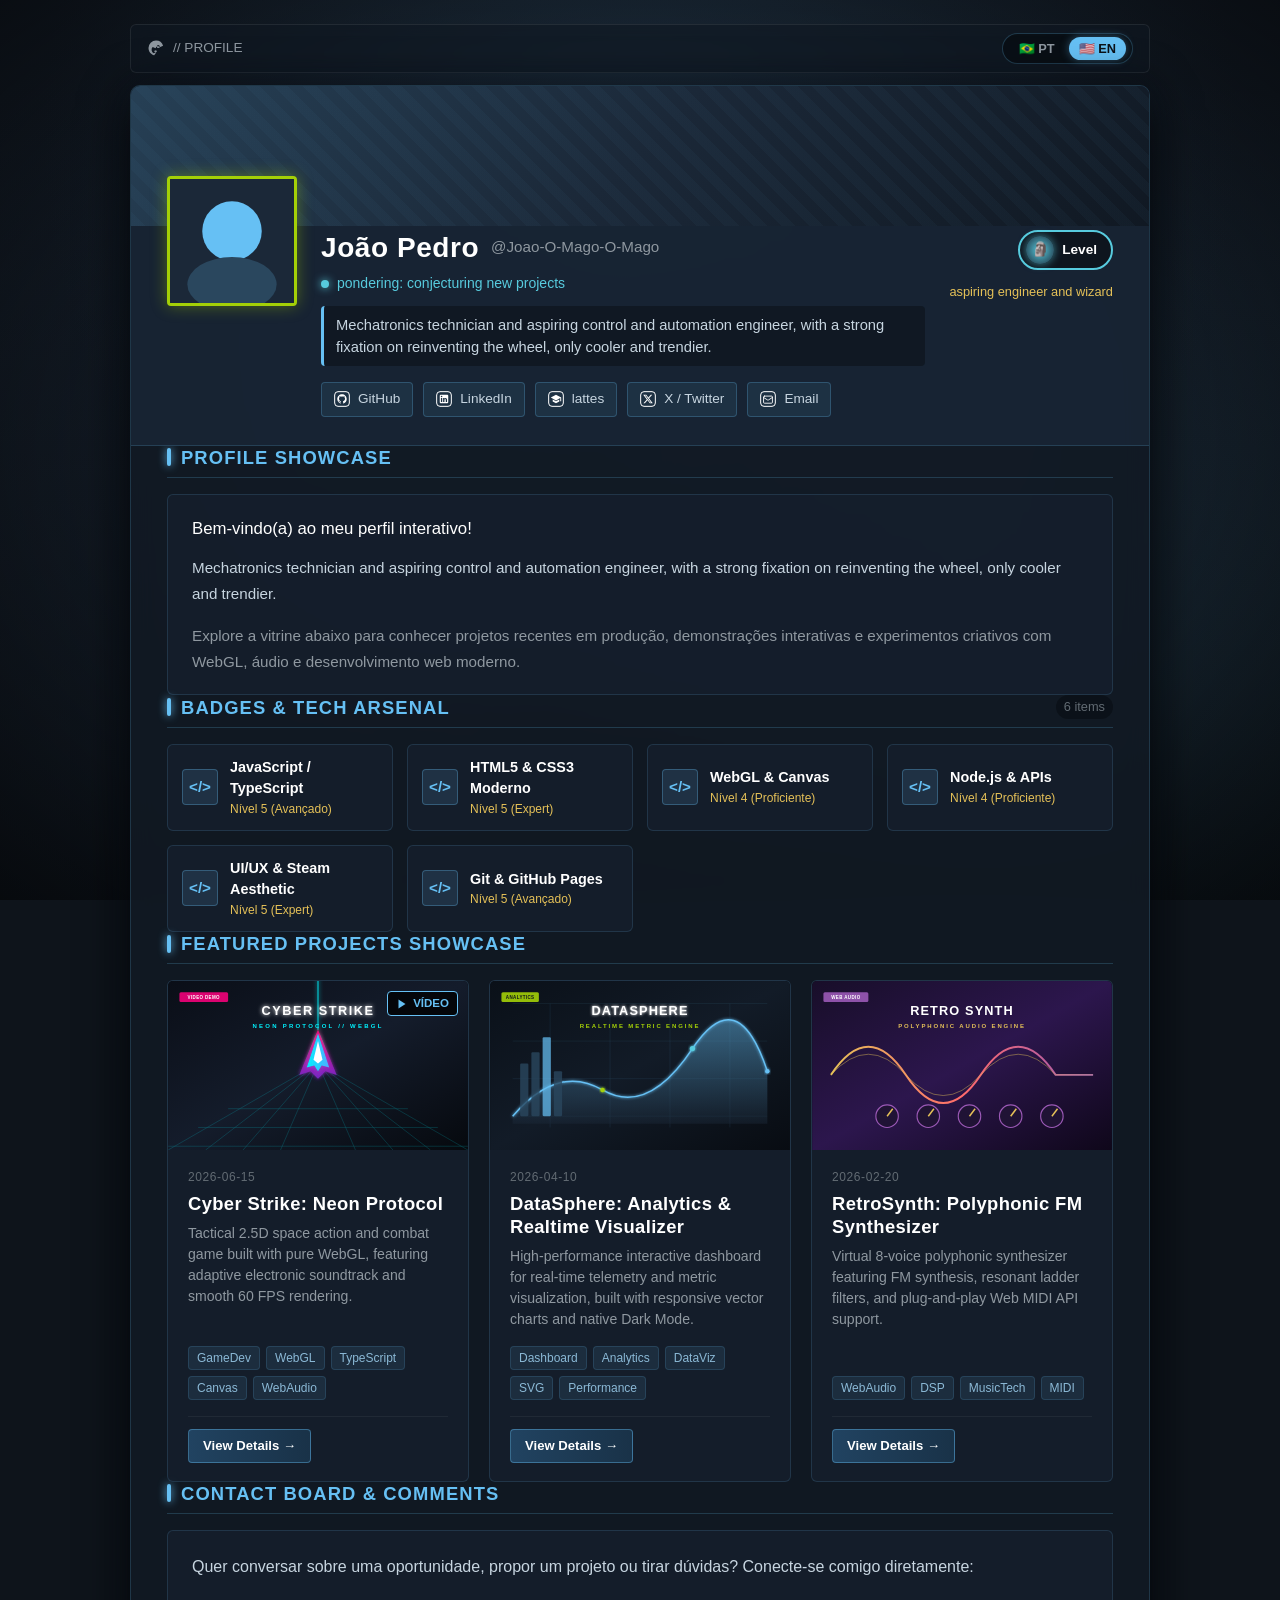
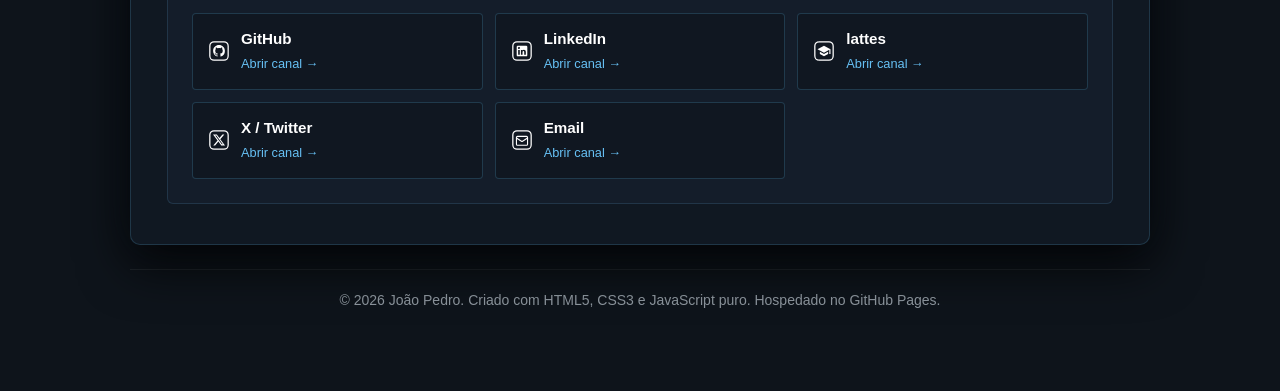
==== commit dd562718: "novos icones" ====
--- a/docs/index.html
+++ b/docs/index.html
@@ -7,7 +7,7 @@
   <title>João O Mago O Mago</title>
   <meta name="description" content="Portfólio interativo pessoal. Desenvolvido em Vanilla HTML5, CSS3 e JavaScript para GitHub Pages." />
   <meta name="theme-color" content="#101822" />
-  <link rel="icon" type="image/x-icon" href="assets/icons/favicon.ico">
+  <link rel="icon" type="image/x-icon" href="assets/icons/favicon.svg">
 
   <!-- Estilos CSS -->
   <link rel="stylesheet" href="assets/css/base.css" />
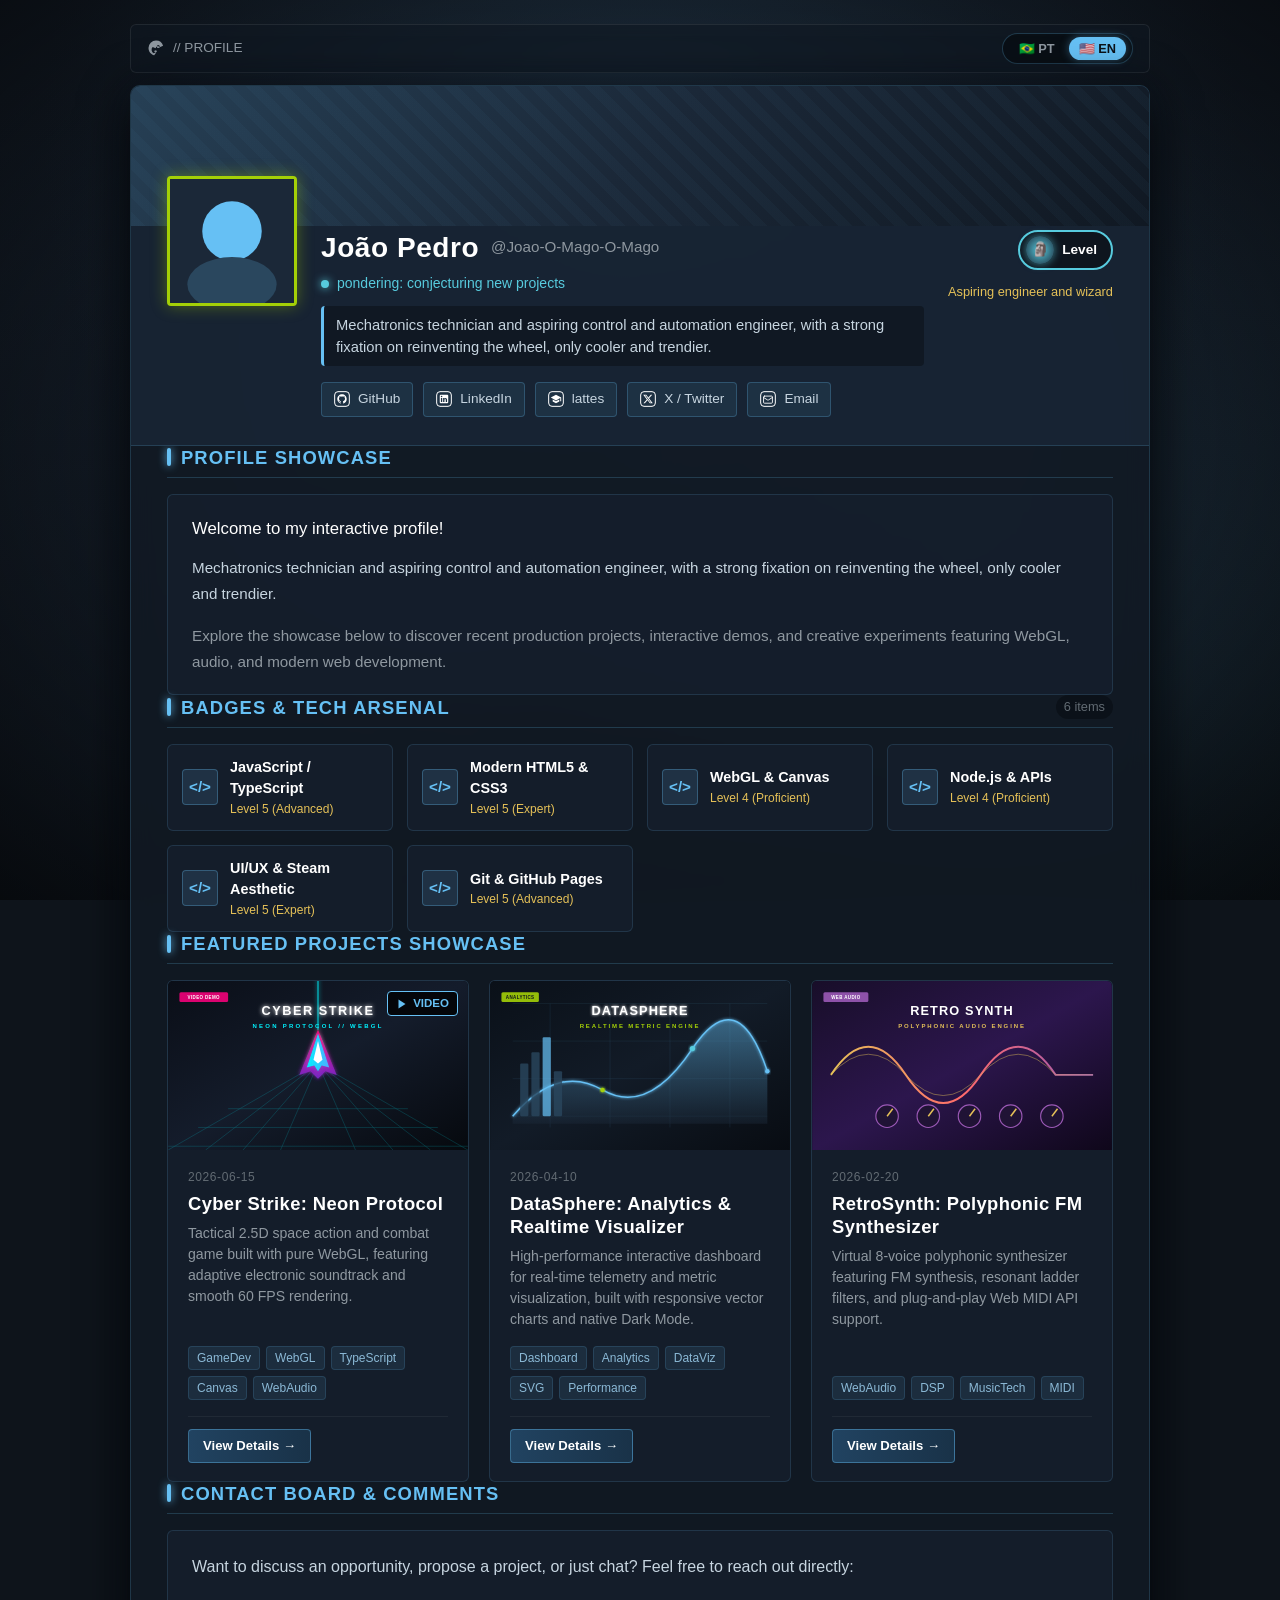
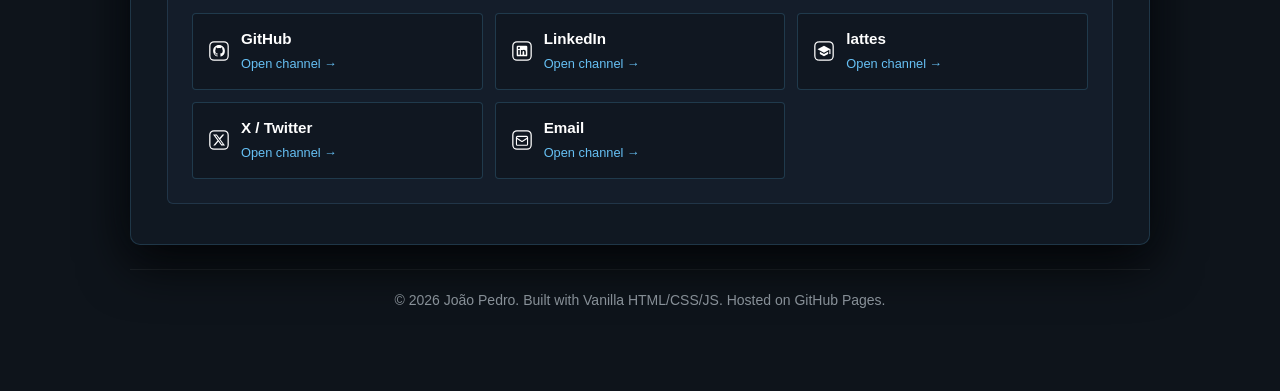
==== commit 110bb9c7: "atualização de idiomas" ====
--- a/docs/index.html
+++ b/docs/index.html
@@ -7,7 +7,7 @@
   <title>João O Mago O Mago</title>
   <meta name="description" content="Portfólio interativo pessoal. Desenvolvido em Vanilla HTML5, CSS3 e JavaScript para GitHub Pages." />
   <meta name="theme-color" content="#101822" />
-  <link rel="icon" type="image/x-icon" href="assets/icons/favicon.svg">
+  <link rel="icon" type="image/x-icon" href="assets/icons/favicon.ico">
 
   <!-- Estilos CSS -->
   <link rel="stylesheet" href="assets/css/base.css" />
@@ -74,12 +74,12 @@
   </div>
 
   <!-- Scripts da Aplicação (Sem compilação, sem build step) -->
-  <script src="assets/js/config.js"></script>
-  <script src="assets/js/i18n.js"></script>
-  <script src="assets/js/lazy-media.js"></script>
-  <script src="assets/js/router.js"></script>
-  <script src="assets/js/projects-loader.js"></script>
-  <script src="assets/js/app.js"></script>
+  <script src="assets/js/config.js?v=1.0.2"></script>
+  <script src="assets/js/i18n.js?v=1.0.2"></script>
+  <script src="assets/js/lazy-media.js?v=1.0.2"></script>
+  <script src="assets/js/router.js?v=1.0.2"></script>
+  <script src="assets/js/projects-loader.js?v=1.0.2"></script>
+  <script src="assets/js/app.js?v=1.0.2"></script>
 
 </body>
 </html>
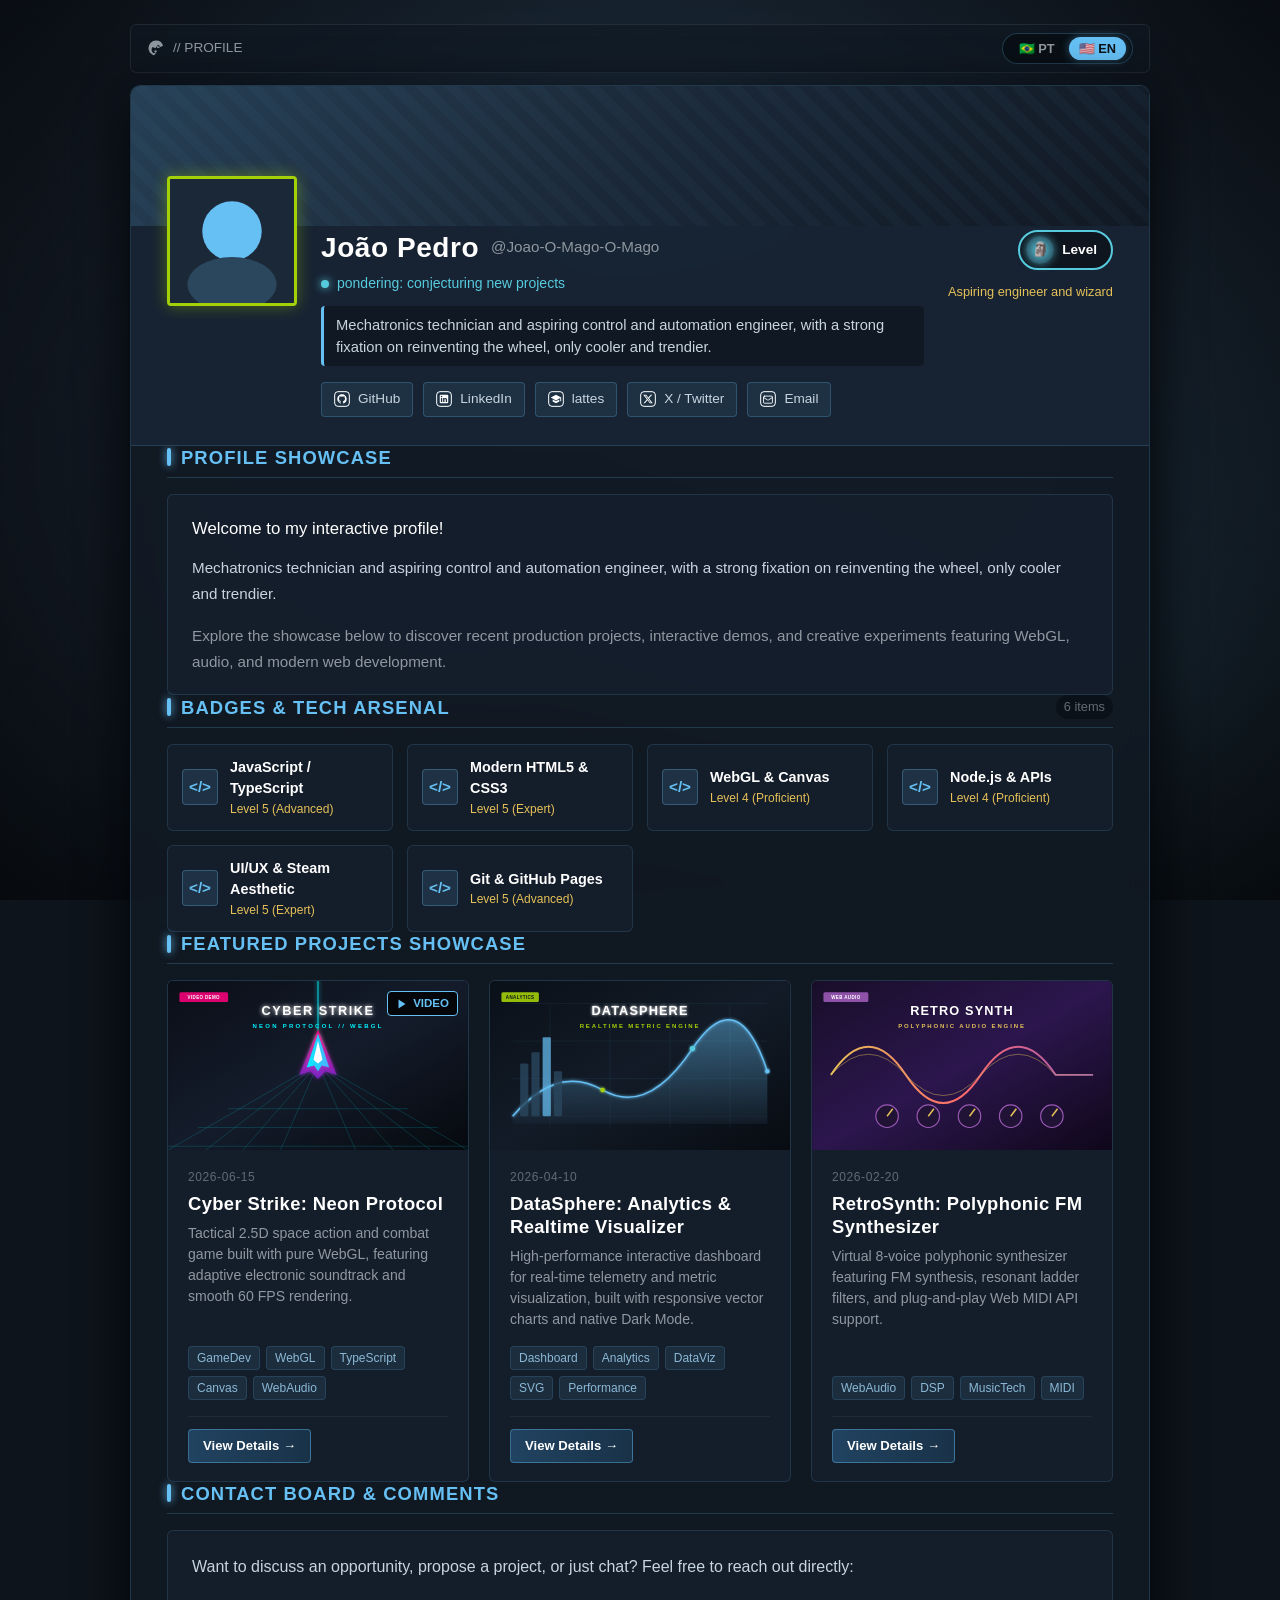
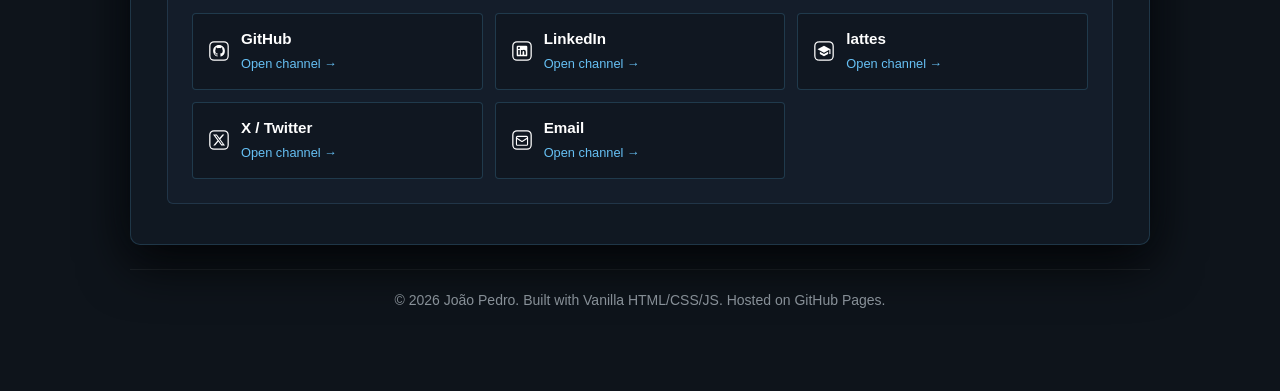
==== commit f0794bf6: "favicon" ====
--- a/docs/index.html
+++ b/docs/index.html
@@ -7,7 +7,7 @@
   <title>João O Mago O Mago</title>
   <meta name="description" content="Portfólio interativo pessoal. Desenvolvido em Vanilla HTML5, CSS3 e JavaScript para GitHub Pages." />
   <meta name="theme-color" content="#101822" />
-  <link rel="icon" type="image/x-icon" href="assets/icons/favicon.ico">
+  <link rel="icon" type="image/x-icon" href="assets/icons/favicon.svg">
 
   <!-- Estilos CSS -->
   <link rel="stylesheet" href="assets/css/base.css" />
